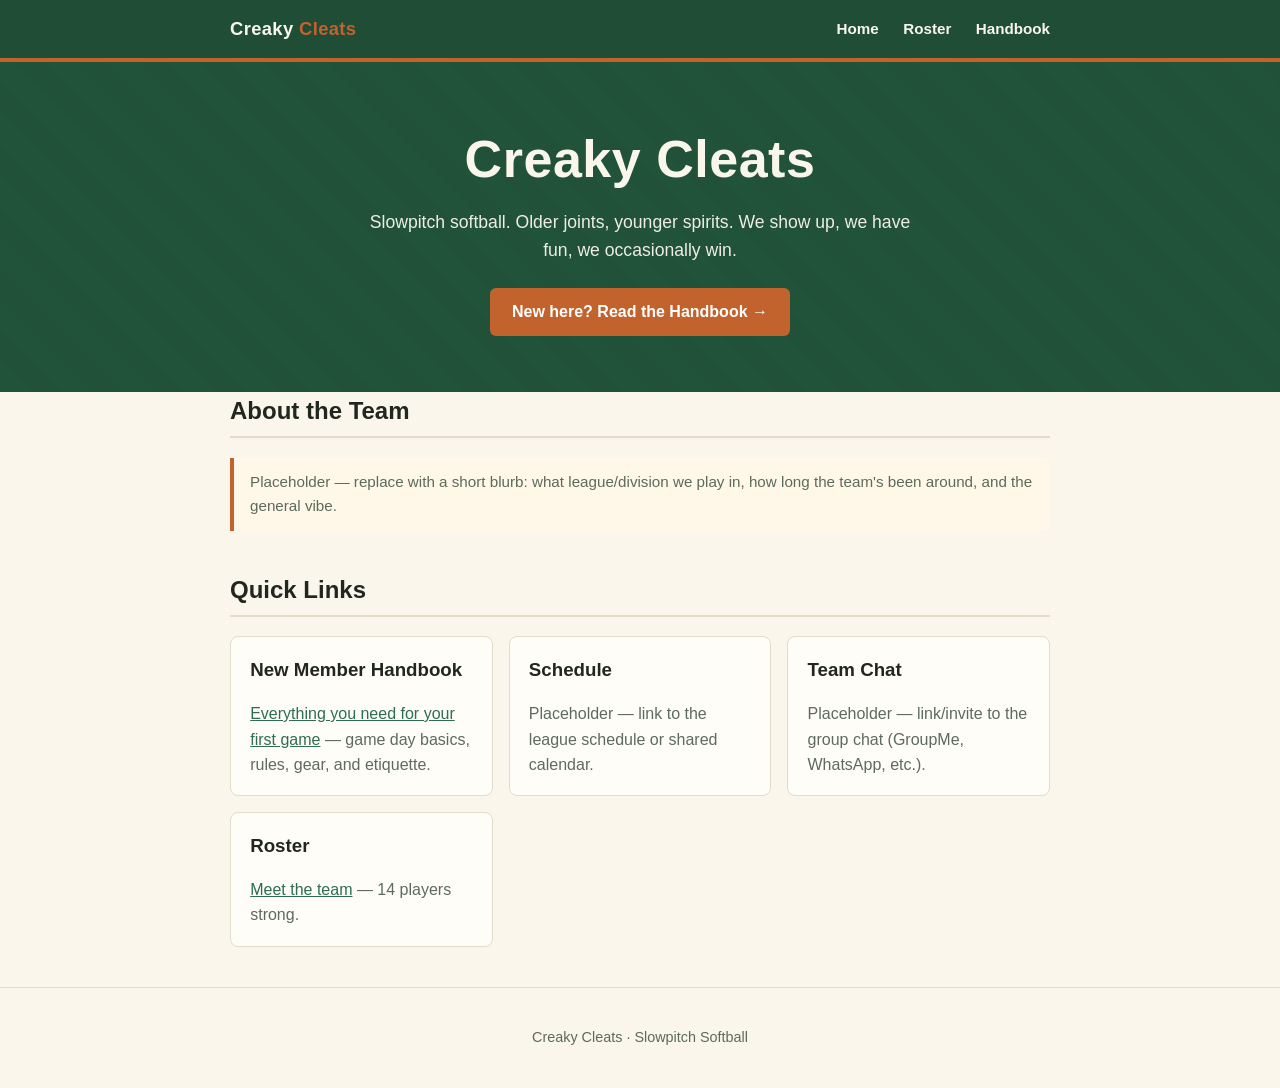
==== index.html @ bf252a9f "Add minimal Creaky Cleats microsite Plain static HTML site for GitHub Pages: landing page, team rost" ====
<!DOCTYPE html>
<html lang="en">
<head>
  <meta charset="UTF-8" />
  <meta name="viewport" content="width=device-width, initial-scale=1.0" />
  <title>Creaky Cleats — Slowpitch Softball</title>
  <meta name="description" content="Home of the Creaky Cleats slowpitch softball team. Schedule, team info, and the new-member handbook." />
  <link rel="icon" href="data:image/svg+xml,%3Csvg xmlns='http://www.w3.org/2000/svg' viewBox='0 0 16 16'%3E%3Ctext y='14' font-size='14'%3E%E2%9A%BE%3C/text%3E%3C/svg%3E" />
  <link rel="stylesheet" href="style.css" />
</head>
<body>
  <header class="site-header">
    <div class="container">
      <a class="brand" href="index.html">Creaky <span>Cleats</span></a>
      <nav class="nav">
        <a href="index.html">Home</a>
        <a href="roster.html">Roster</a>
        <a href="handbook.html">Handbook</a>
      </nav>
    </div>
  </header>

  <div class="hero">
    <h1>Creaky Cleats</h1>
    <p class="tagline">Slowpitch softball. Older joints, younger spirits. We show up, we have fun, we occasionally win.</p>
    <a class="btn" href="handbook.html">New here? Read the Handbook &rarr;</a>
  </div>

  <main class="container">
    <section>
      <h2>About the Team</h2>
      <p class="note">Placeholder &mdash; replace with a short blurb: what league/division we play in, how long the team's been around, and the general vibe.</p>
    </section>

    <section>
      <h2>Quick Links</h2>
      <div class="cards">
        <div class="card">
          <h3>New Member Handbook</h3>
          <p><a href="handbook.html">Everything you need for your first game</a> &mdash; game day basics, rules, gear, and etiquette.</p>
        </div>
        <div class="card">
          <h3>Schedule</h3>
          <p>Placeholder &mdash; link to the league schedule or shared calendar.</p>
        </div>
        <div class="card">
          <h3>Team Chat</h3>
          <p>Placeholder &mdash; link/invite to the group chat (GroupMe, WhatsApp, etc.).</p>
        </div>
        <div class="card">
          <h3>Roster</h3>
          <p><a href="roster.html">Meet the team</a> &mdash; 14 players strong.</p>
        </div>
      </div>
    </section>
  </main>

  <footer class="site-footer">
    <div class="container">
      <p>Creaky Cleats &middot; Slowpitch Softball</p>
    </div>
  </footer>
</body>
</html>
---- style.css ----
:root {
  --field: #2e6e4e;
  --field-dark: #1f4d36;
  --clay: #c2622d;
  --cream: #faf6ec;
  --ink: #21271f;
  --muted: #5d6b5c;
  --line: #e2dccb;
  --card: #fffdf7;
  --max: 860px;
}

* { box-sizing: border-box; }

html { scroll-behavior: smooth; }

body {
  margin: 0;
  font-family: -apple-system, BlinkMacSystemFont, "Segoe UI", Roboto, Helvetica, Arial, sans-serif;
  line-height: 1.6;
  color: var(--ink);
  background: var(--cream);
}

a { color: var(--field); }
a:hover { color: var(--clay); }

.container {
  max-width: var(--max);
  margin: 0 auto;
  padding: 0 1.25rem;
}

/* Header / nav */
.site-header {
  background: var(--field-dark);
  color: var(--cream);
  border-bottom: 4px solid var(--clay);
}
.site-header .container {
  display: flex;
  align-items: center;
  justify-content: space-between;
  flex-wrap: wrap;
  gap: 0.5rem;
  padding-top: 0.9rem;
  padding-bottom: 0.9rem;
}
.brand {
  font-weight: 800;
  font-size: 1.15rem;
  letter-spacing: 0.02em;
  color: var(--cream);
  text-decoration: none;
}
.brand span { color: var(--clay); }
.nav a {
  color: var(--cream);
  text-decoration: none;
  margin-left: 1.25rem;
  font-weight: 600;
  font-size: 0.95rem;
}
.nav a:hover { color: var(--clay); }

/* Hero */
.hero {
  background:
    linear-gradient(rgba(31, 77, 54, 0.82), rgba(31, 77, 54, 0.82)),
    repeating-linear-gradient(45deg, #2e6e4e 0 22px, #2a6446 22px 44px);
  color: var(--cream);
  text-align: center;
  padding: 3.5rem 1.25rem;
}
.hero h1 {
  margin: 0 0 0.4rem;
  font-size: clamp(2rem, 6vw, 3.25rem);
  letter-spacing: 0.01em;
}
.hero .tagline {
  margin: 0 auto;
  max-width: 34rem;
  font-size: 1.1rem;
  opacity: 0.95;
}
.btn {
  display: inline-block;
  margin-top: 1.5rem;
  background: var(--clay);
  color: #fff;
  text-decoration: none;
  font-weight: 700;
  padding: 0.7rem 1.4rem;
  border-radius: 6px;
}
.btn:hover { background: #a8531f; color: #fff; }

/* Sections */
main { padding: 2.5rem 0 1rem; }
section { margin-bottom: 2.5rem; }
h2 {
  font-size: 1.5rem;
  border-bottom: 2px solid var(--line);
  padding-bottom: 0.35rem;
  margin-top: 0;
}
h3 { margin-bottom: 0.25rem; }

/* Cards grid */
.cards {
  display: grid;
  grid-template-columns: repeat(auto-fit, minmax(220px, 1fr));
  gap: 1rem;
}
.card {
  background: var(--card);
  border: 1px solid var(--line);
  border-radius: 8px;
  padding: 1.1rem 1.2rem;
}
.card h3 { margin-top: 0; }
.card p { margin-bottom: 0; color: var(--muted); }

/* Callout for placeholder notes */
.note {
  background: #fff7e8;
  border-left: 4px solid var(--clay);
  padding: 0.75rem 1rem;
  border-radius: 0 6px 6px 0;
  color: var(--muted);
  font-size: 0.95rem;
}

/* Definition-style lists */
.kv { margin: 0; }
.kv dt { font-weight: 700; margin-top: 0.75rem; }
.kv dd { margin: 0 0 0.25rem; color: var(--muted); }

/* Diagrams / figures */
.diagram { margin: 1rem 0; }
.diagram img {
  display: block;
  max-width: 100%;
  height: auto;
  border: 1px solid var(--line);
  border-radius: 8px;
  background: #fff;
}
.diagram figcaption {
  margin-top: 0.4rem;
  font-size: 0.9rem;
  color: var(--muted);
}

/* Roster lists */
.roster-list {
  margin: 0.25rem 0 0;
  padding-left: 1.4rem;
}
.roster-list li {
  padding: 0.15rem 0;
  border-bottom: 1px solid var(--line);
}
.roster-list li:last-child { border-bottom: none; }

/* Footer */
.site-footer {
  border-top: 1px solid var(--line);
  margin-top: 2rem;
  padding: 1.5rem 0;
  text-align: center;
  color: var(--muted);
  font-size: 0.9rem;
}
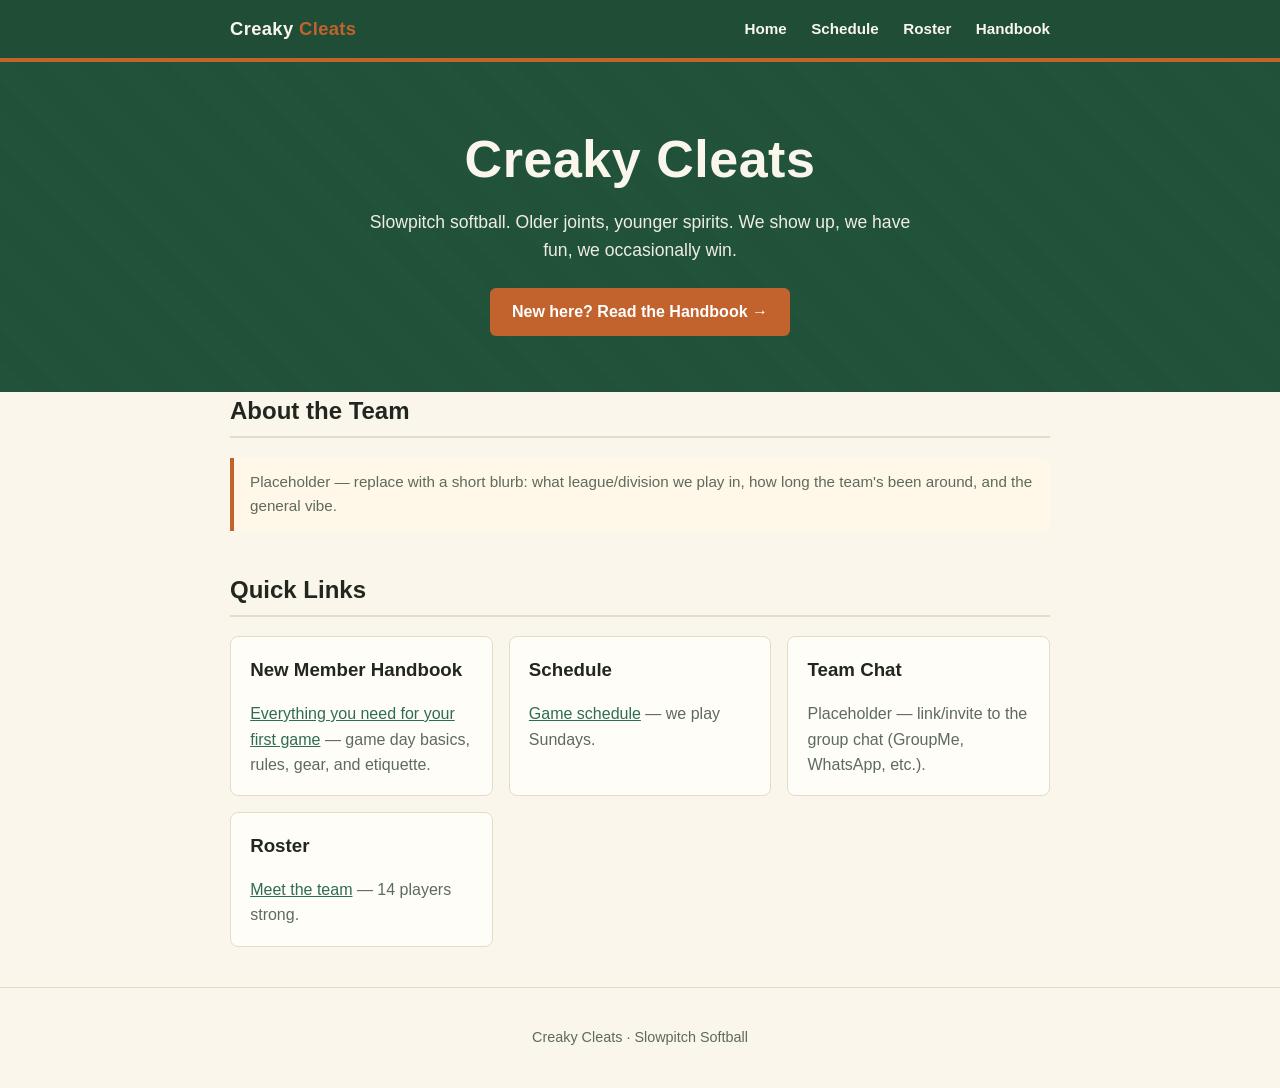
==== commit bc47157c: "Add schedule page with season Sundays New schedule.html lists the 11 Sunday game dates (Jun 21–Aug 3" ====
--- a/index.html
+++ b/index.html
@@ -14,6 +14,7 @@
       <a class="brand" href="index.html">Creaky <span>Cleats</span></a>
       <nav class="nav">
         <a href="index.html">Home</a>
+        <a href="schedule.html">Schedule</a>
         <a href="roster.html">Roster</a>
         <a href="handbook.html">Handbook</a>
       </nav>
@@ -41,7 +42,7 @@
         </div>
         <div class="card">
           <h3>Schedule</h3>
-          <p>Placeholder &mdash; link to the league schedule or shared calendar.</p>
+          <p><a href="schedule.html">Game schedule</a> &mdash; we play Sundays.</p>
         </div>
         <div class="card">
           <h3>Team Chat</h3>
--- a/style.css
+++ b/style.css
@@ -136,6 +136,29 @@
 .kv dt { font-weight: 700; margin-top: 0.75rem; }
 .kv dd { margin: 0 0 0.25rem; color: var(--muted); }
 
+/* Schedule table */
+.schedule {
+  width: 100%;
+  border-collapse: collapse;
+  background: var(--card);
+  border: 1px solid var(--line);
+  border-radius: 8px;
+  overflow: hidden;
+}
+.schedule th, .schedule td {
+  text-align: left;
+  padding: 0.6rem 0.9rem;
+  border-bottom: 1px solid var(--line);
+}
+.schedule thead th {
+  background: var(--field-dark);
+  color: var(--cream);
+  font-size: 0.9rem;
+  letter-spacing: 0.02em;
+}
+.schedule tbody tr:last-child td { border-bottom: none; }
+.schedule tbody tr:nth-child(even) { background: #f6f2e6; }
+
 /* Diagrams / figures */
 .diagram { margin: 1rem 0; }
 .diagram img {
